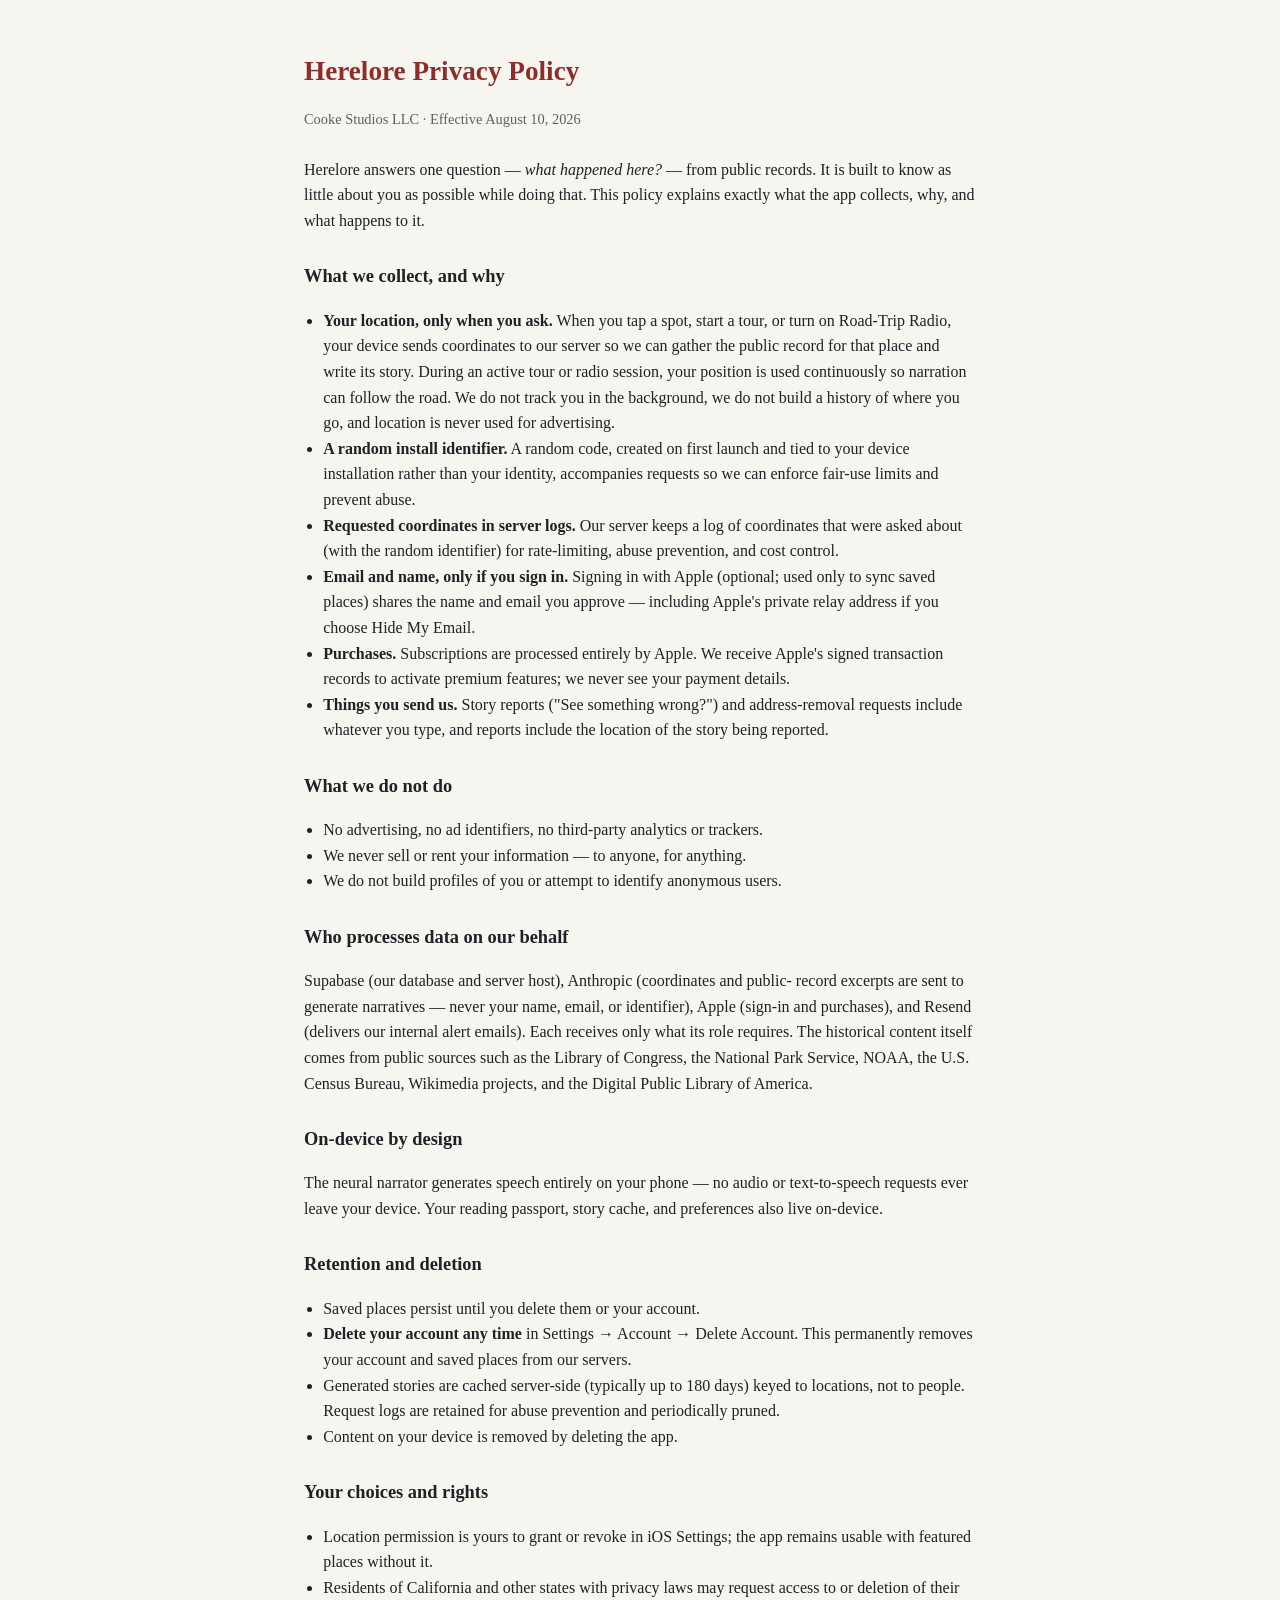
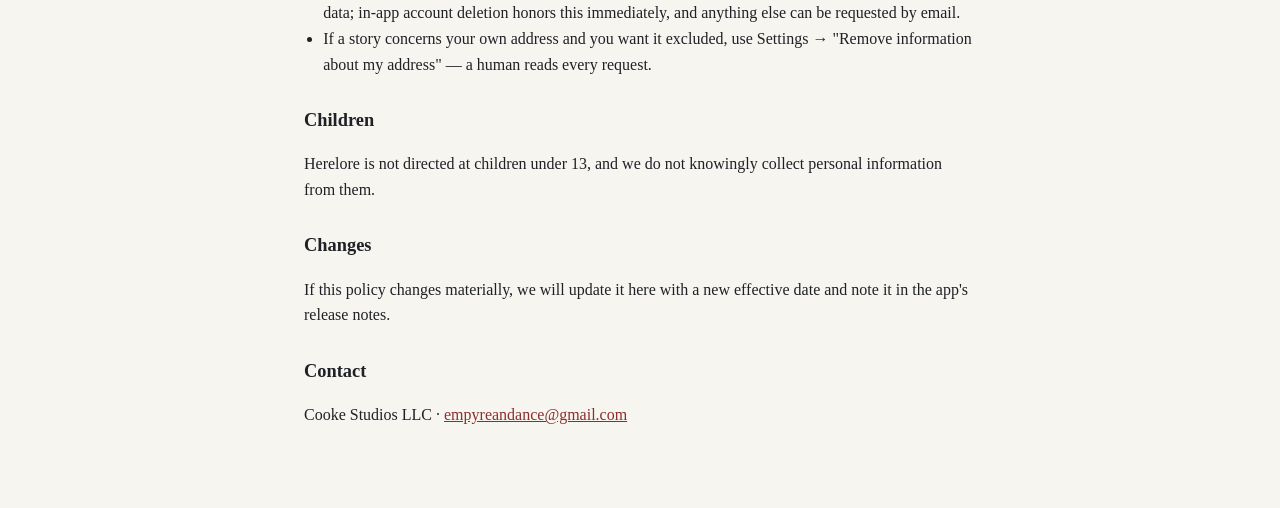
==== herelore/privacy.html @ 2d527b5b "Herelore privacy policy + terms of use" ====
<!DOCTYPE html>
<html lang="en"><head><meta charset="utf-8"><meta name="viewport" content="width=device-width, initial-scale=1">
<title>Herelore — Privacy Policy</title><link rel="stylesheet" href="style.css"></head><body>
<h1>Herelore Privacy Policy</h1>
<p class="meta">Cooke Studios LLC · Effective August 10, 2026</p>

<p>Herelore answers one question — <em>what happened here?</em> — from public
records. It is built to know as little about you as possible while doing that.
This policy explains exactly what the app collects, why, and what happens to it.</p>

<h2>What we collect, and why</h2>
<ul>
<li><strong>Your location, only when you ask.</strong> When you tap a spot,
start a tour, or turn on Road-Trip Radio, your device sends coordinates to our
server so we can gather the public record for that place and write its story.
During an active tour or radio session, your position is used continuously so
narration can follow the road. We do not track you in the background, we do not
build a history of where you go, and location is never used for advertising.</li>
<li><strong>A random install identifier.</strong> A random code, created on
first launch and tied to your device installation rather than your identity,
accompanies requests so we can enforce fair-use limits and prevent abuse.</li>
<li><strong>Requested coordinates in server logs.</strong> Our server keeps a
log of coordinates that were asked about (with the random identifier) for
rate-limiting, abuse prevention, and cost control.</li>
<li><strong>Email and name, only if you sign in.</strong> Signing in with
Apple (optional; used only to sync saved places) shares the name and email you
approve — including Apple's private relay address if you choose Hide My Email.</li>
<li><strong>Purchases.</strong> Subscriptions are processed entirely by Apple.
We receive Apple's signed transaction records to activate premium features; we
never see your payment details.</li>
<li><strong>Things you send us.</strong> Story reports ("See something
wrong?") and address-removal requests include whatever you type, and reports
include the location of the story being reported.</li>
</ul>

<h2>What we do not do</h2>
<ul>
<li>No advertising, no ad identifiers, no third-party analytics or trackers.</li>
<li>We never sell or rent your information — to anyone, for anything.</li>
<li>We do not build profiles of you or attempt to identify anonymous users.</li>
</ul>

<h2>Who processes data on our behalf</h2>
<p>Supabase (our database and server host), Anthropic (coordinates and public-
record excerpts are sent to generate narratives — never your name, email, or
identifier), Apple (sign-in and purchases), and Resend (delivers our internal
alert emails). Each receives only what its role requires. The historical
content itself comes from public sources such as the Library of Congress, the
National Park Service, NOAA, the U.S. Census Bureau, Wikimedia projects, and
the Digital Public Library of America.</p>

<h2>On-device by design</h2>
<p>The neural narrator generates speech entirely on your phone — no audio or
text-to-speech requests ever leave your device. Your reading passport, story
cache, and preferences also live on-device.</p>

<h2>Retention and deletion</h2>
<ul>
<li>Saved places persist until you delete them or your account.</li>
<li><strong>Delete your account any time</strong> in Settings → Account →
Delete Account. This permanently removes your account and saved places from
our servers.</li>
<li>Generated stories are cached server-side (typically up to 180 days) keyed
to locations, not to people. Request logs are retained for abuse prevention
and periodically pruned.</li>
<li>Content on your device is removed by deleting the app.</li>
</ul>

<h2>Your choices and rights</h2>
<ul>
<li>Location permission is yours to grant or revoke in iOS Settings; the app
remains usable with featured places without it.</li>
<li>Residents of California and other states with privacy laws may request
access to or deletion of their data; in-app account deletion honors this
immediately, and anything else can be requested by email.</li>
<li>If a story concerns your own address and you want it excluded, use
Settings → "Remove information about my address" — a human reads every
request.</li>
</ul>

<h2>Children</h2>
<p>Herelore is not directed at children under 13, and we do not knowingly
collect personal information from them.</p>

<h2>Changes</h2>
<p>If this policy changes materially, we will update it here with a new
effective date and note it in the app's release notes.</p>

<h2>Contact</h2>
<p>Cooke Studios LLC · <a href="mailto:empyreandance@gmail.com">empyreandance@gmail.com</a></p>
</body></html>
---- herelore/style.css ----
body { font-family: Georgia, 'Times New Roman', serif; max-width: 42rem; margin: 0 auto; padding: 2rem 1.2rem 4rem; color: #1f2126; background: #f7f5f0; line-height: 1.6; }
h1 { font-size: 1.7rem; color: #8c2f2a; margin-bottom: .2rem; }
h2 { font-size: 1.15rem; margin-top: 1.8rem; color: #1f2126; }
.meta { color: #5b6068; font-size: .9rem; margin-bottom: 1.6rem; }
a { color: #8c2f2a; }
ul { padding-left: 1.2rem; }
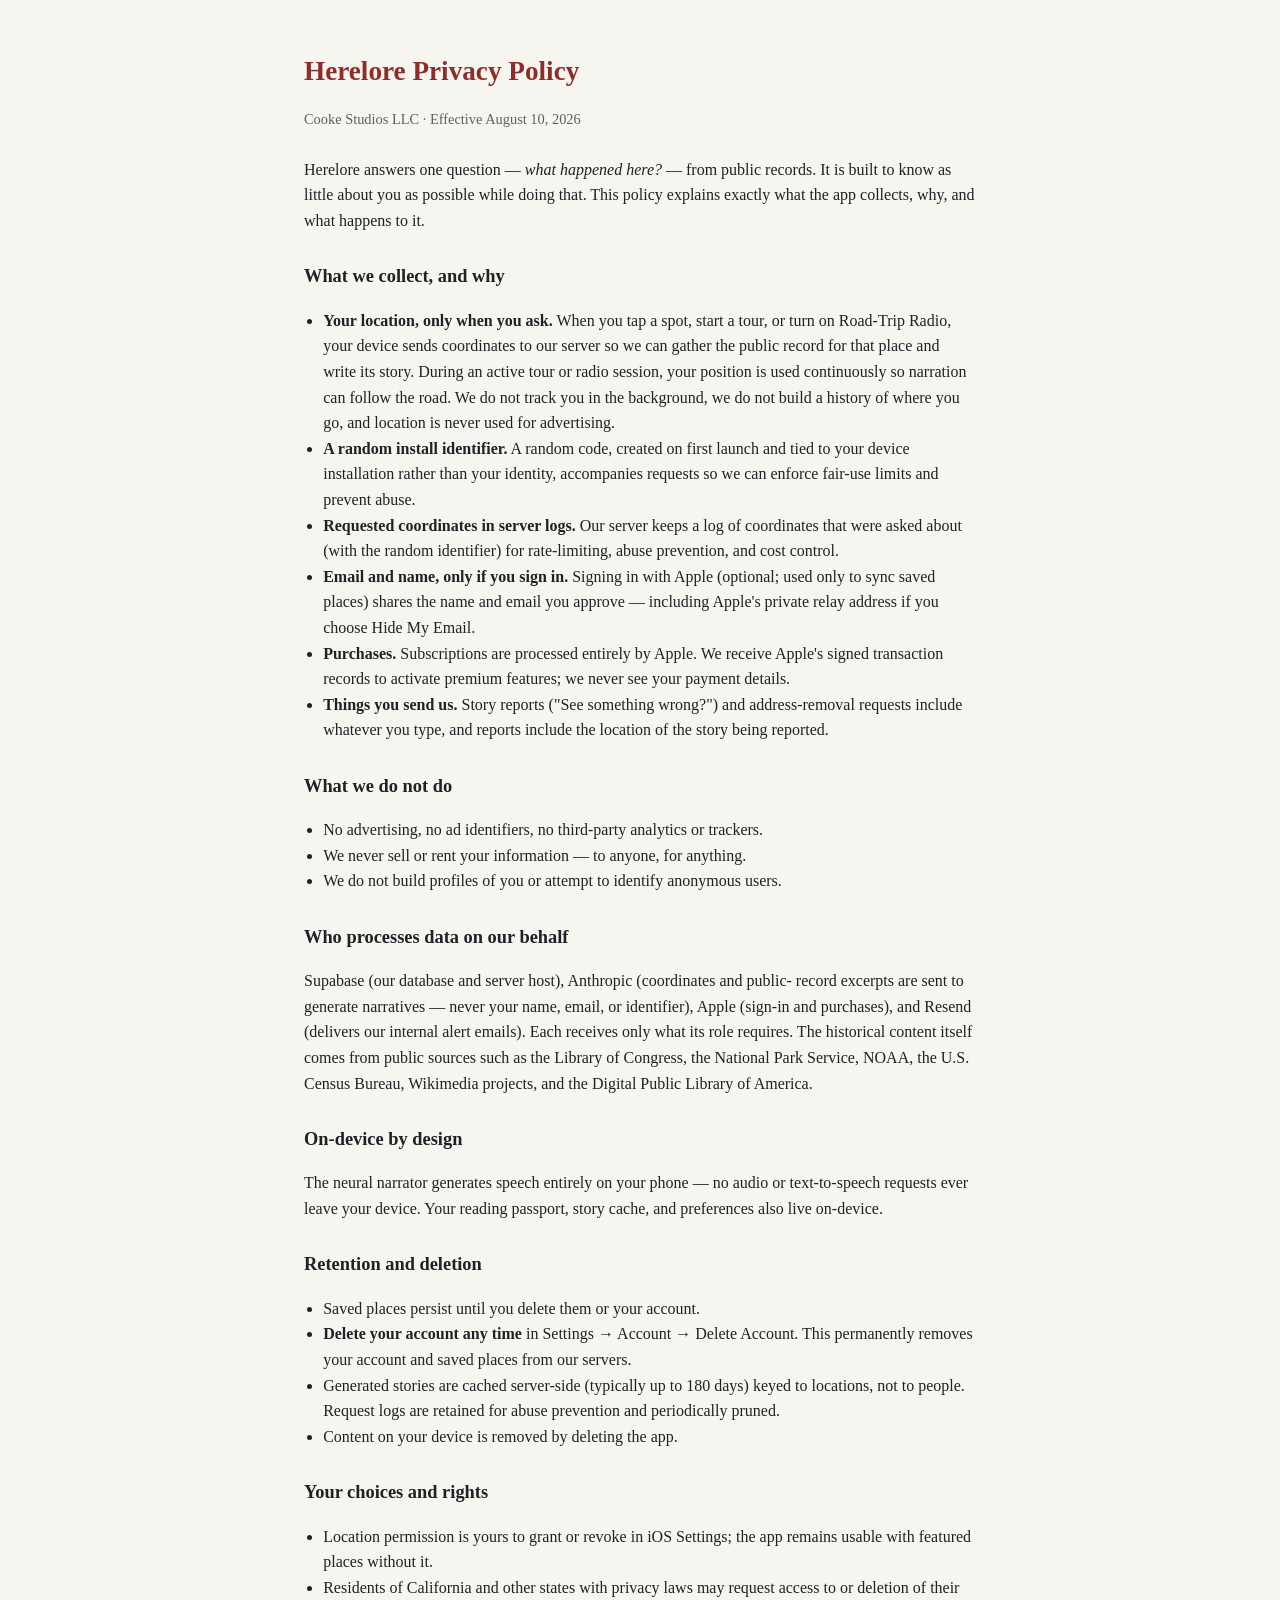
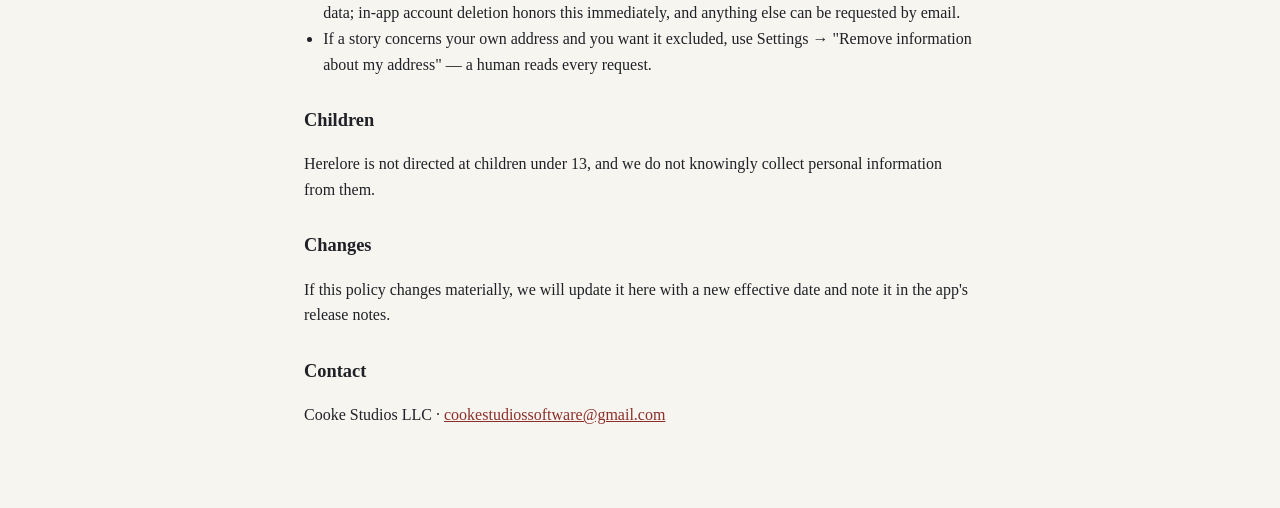
==== commit 50bb4c4a: "Contact email -> cookestudiossoftware@gmail.com" ====
--- a/herelore/privacy.html
+++ b/herelore/privacy.html
@@ -87,5 +87,5 @@
 effective date and note it in the app's release notes.</p>
 
 <h2>Contact</h2>
-<p>Cooke Studios LLC · <a href="mailto:empyreandance@gmail.com">empyreandance@gmail.com</a></p>
+<p>Cooke Studios LLC · <a href="mailto:cookestudiossoftware@gmail.com">cookestudiossoftware@gmail.com</a></p>
 </body></html>
